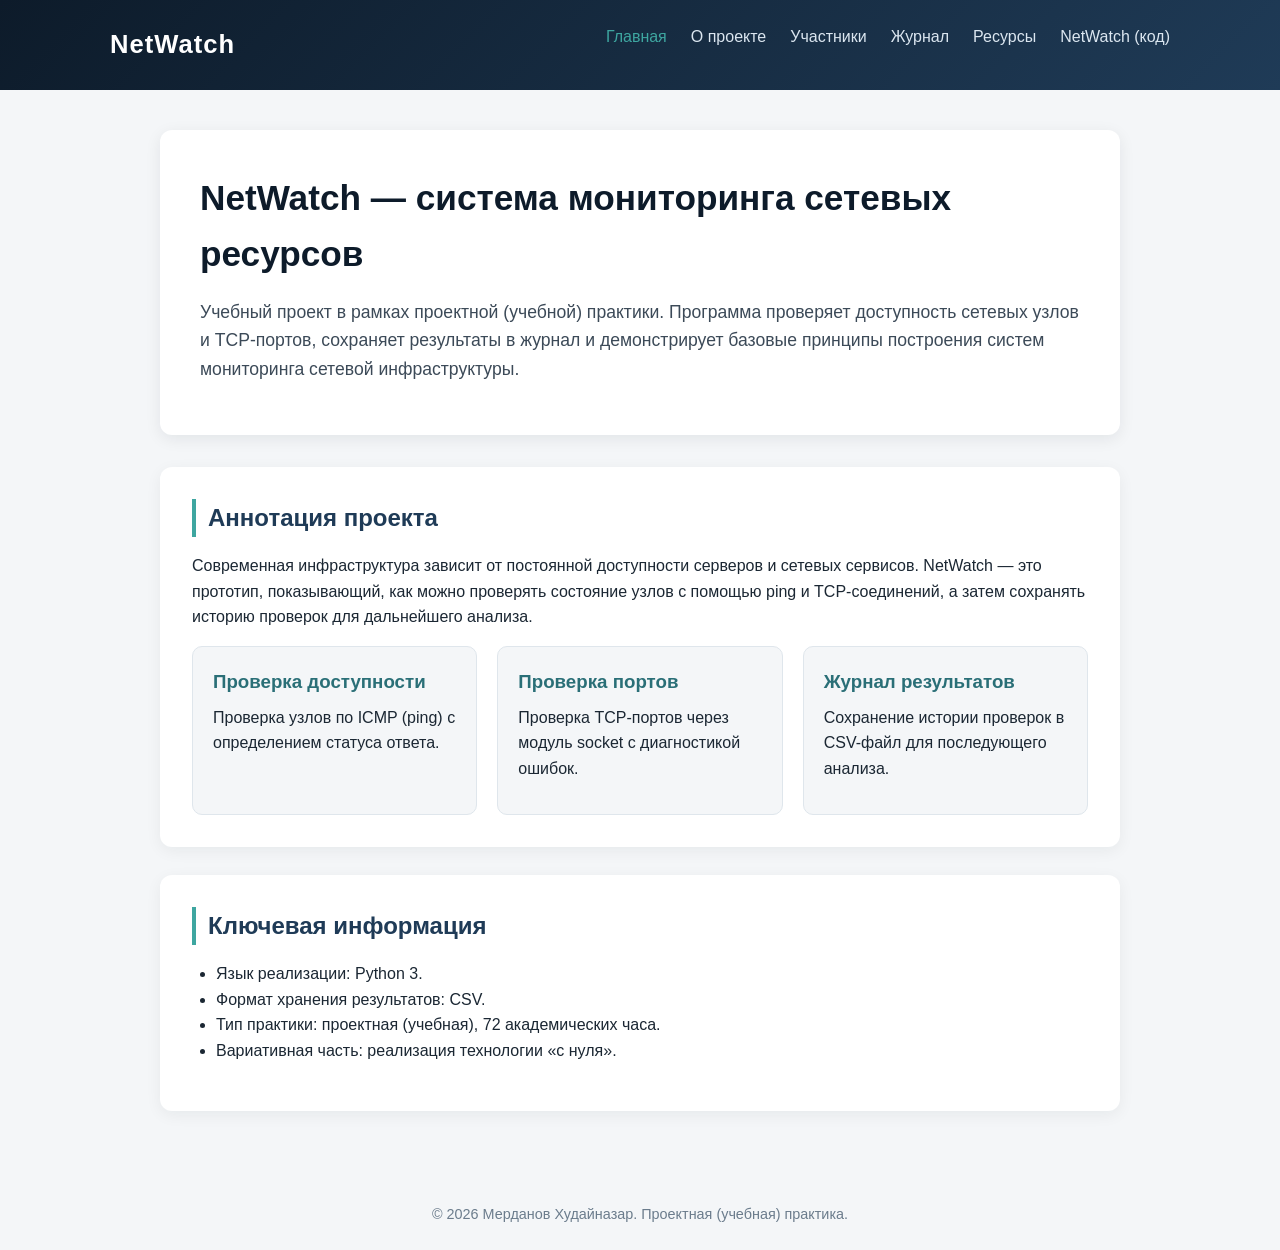
==== site/index.html @ eb733b95 "Начальная структура проекта NetWatch: документация, сайт, код, отчёты" ====
<!DOCTYPE html>
<html lang="ru">
<head>
<meta charset="UTF-8">
<meta name="viewport" content="width=device-width, initial-scale=1.0">
<title>Главная — NetWatch</title>
<link rel="stylesheet" href="style.css">
</head>
<body>
<header>
<div class="header-inner">
<div class="logo">NetWatch</div>
<nav><ul><li><a href="index.html" class="active">Главная</a></li><li><a href="about.html">О проекте</a></li><li><a href="members.html">Участники</a></li><li><a href="journal.html">Журнал</a></li><li><a href="resources.html">Ресурсы</a></li><li><a href="netwatch.html">NetWatch (код)</a></li></ul></nav>
</div>
</header>
<main>
<section class="hero">
<h1>NetWatch — система мониторинга сетевых ресурсов</h1>
<p>Учебный проект в рамках проектной (учебной) практики. Программа проверяет доступность сетевых узлов и TCP-портов, сохраняет результаты в журнал и демонстрирует базовые принципы построения систем мониторинга сетевой инфраструктуры.</p>
</section>

<section>
<h2>Аннотация проекта</h2>
<p>Современная инфраструктура зависит от постоянной доступности серверов и сетевых сервисов. NetWatch — это прототип, показывающий, как можно проверять состояние узлов с помощью ping и TCP-соединений, а затем сохранять историю проверок для дальнейшего анализа.</p>

<div class="card-grid">
<div class="card">
<h3>Проверка доступности</h3>
<p>Проверка узлов по ICMP (ping) с определением статуса ответа.</p>
</div>
<div class="card">
<h3>Проверка портов</h3>
<p>Проверка TCP-портов через модуль socket с диагностикой ошибок.</p>
</div>
<div class="card">
<h3>Журнал результатов</h3>
<p>Сохранение истории проверок в CSV-файл для последующего анализа.</p>
</div>
</div>
</section>

<section>
<h2>Ключевая информация</h2>
<ul>
<li>Язык реализации: Python 3.</li>
<li>Формат хранения результатов: CSV.</li>
<li>Тип практики: проектная (учебная), 72 академических часа.</li>
<li>Вариативная часть: реализация технологии «с нуля».</li>
</ul>
</section>

</main>
<footer>
&copy; 2026 Мерданов Худайназар. Проектная (учебная) практика.
</footer>
</body>
</html>
---- site/style.css ----
/* Общие стили сайта проекта NetWatch */
* {
    box-sizing: border-box;
    margin: 0;
    padding: 0;
}

body {
    font-family: 'Segoe UI', Roboto, Arial, sans-serif;
    background-color: #f4f6f8;
    color: #1b2733;
    line-height: 1.6;
}

header {
    background: linear-gradient(135deg, #0d1b2a, #1f3b57);
    color: #ffffff;
    padding: 24px 0;
}

.header-inner {
    max-width: 1100px;
    margin: 0 auto;
    padding: 0 20px;
    display: flex;
    justify-content: space-between;
    align-items: center;
    flex-wrap: wrap;
}

.logo {
    font-size: 1.6rem;
    font-weight: 700;
    letter-spacing: 1px;
}

nav ul {
    list-style: none;
    display: flex;
    gap: 24px;
    flex-wrap: wrap;
}

nav a {
    color: #dbe6f0;
    text-decoration: none;
    font-weight: 500;
    transition: color 0.2s ease;
}

nav a:hover,
nav a.active {
    color: #3ea6a0;
}

main {
    max-width: 1000px;
    margin: 0 auto;
    padding: 40px 20px;
}

.hero {
    background: #ffffff;
    border-radius: 12px;
    padding: 40px;
    box-shadow: 0 4px 16px rgba(13, 27, 42, 0.08);
    margin-bottom: 32px;
}

.hero h1 {
    font-size: 2.2rem;
    color: #0d1b2a;
    margin-bottom: 16px;
}

.hero p {
    font-size: 1.1rem;
    color: #3c4a58;
}

section {
    background: #ffffff;
    border-radius: 12px;
    padding: 32px;
    margin-bottom: 28px;
    box-shadow: 0 4px 16px rgba(13, 27, 42, 0.06);
}

h2 {
    color: #1f3b57;
    margin-bottom: 16px;
    border-left: 4px solid #3ea6a0;
    padding-left: 12px;
}

h3 {
    color: #2a6f77;
    margin: 16px 0 8px;
}

ul, ol {
    margin-left: 24px;
    margin-bottom: 16px;
}

p {
    margin-bottom: 12px;
}

a {
    color: #2a6f77;
}

.card-grid {
    display: grid;
    grid-template-columns: repeat(auto-fit, minmax(220px, 1fr));
    gap: 20px;
    margin-top: 16px;
}

.card {
    background: #f4f6f8;
    border-radius: 10px;
    padding: 20px;
    border: 1px solid #dfe6ec;
}

.card h3 {
    margin-top: 0;
}

table {
    width: 100%;
    border-collapse: collapse;
    margin: 16px 0;
}

th, td {
    text-align: left;
    padding: 10px 12px;
    border-bottom: 1px solid #dfe6ec;
}

th {
    background-color: #1f3b57;
    color: #ffffff;
}

.journal-entry {
    border-left: 3px solid #3ea6a0;
    padding-left: 16px;
    margin-bottom: 24px;
}

.journal-entry .date {
    font-weight: 700;
    color: #1f3b57;
    display: block;
    margin-bottom: 6px;
}

.architecture-image {
    max-width: 100%;
    border-radius: 10px;
    margin: 20px 0;
    box-shadow: 0 4px 16px rgba(13, 27, 42, 0.1);
}

footer {
    text-align: center;
    padding: 24px;
    color: #6b7c8c;
    font-size: 0.9rem;
}

code {
    background: #eef1f4;
    padding: 2px 6px;
    border-radius: 4px;
    font-family: 'Consolas', monospace;
    color: #1f3b57;
}

pre {
    background: #0d1b2a;
    color: #e8f0f6;
    padding: 16px;
    border-radius: 8px;
    overflow-x: auto;
    margin-bottom: 16px;
}

pre code {
    background: none;
    color: inherit;
    padding: 0;
}
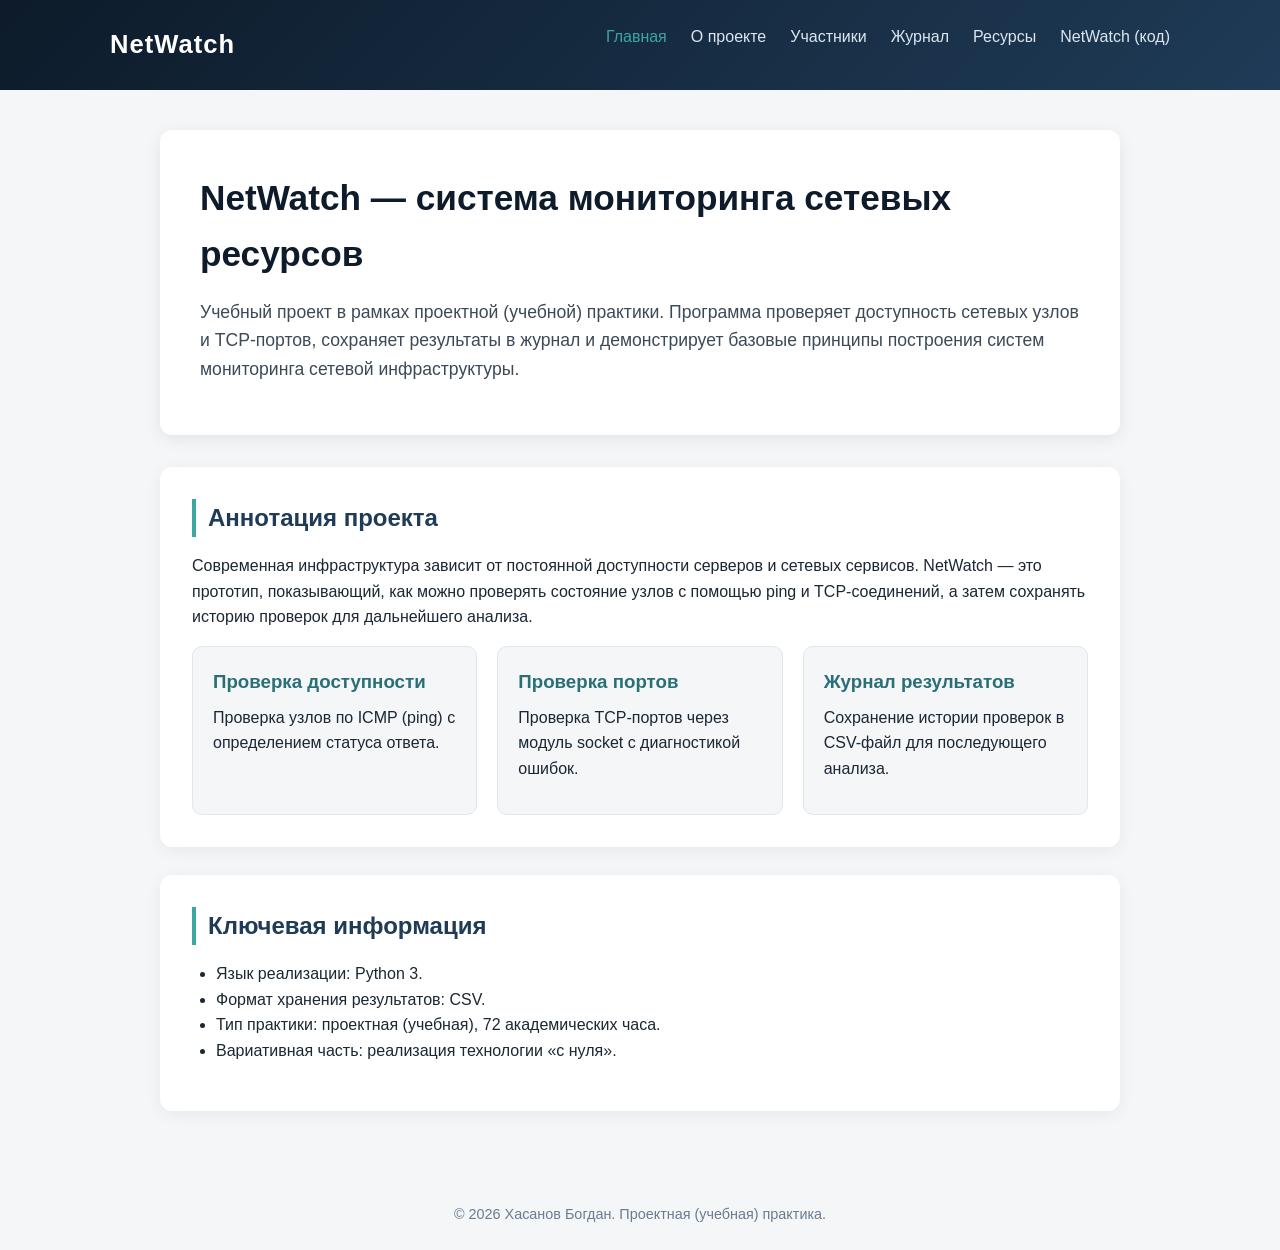
==== commit e0e0538c: "finaledition" ====
--- a/site/index.html
+++ b/site/index.html
@@ -51,7 +51,7 @@
 
 </main>
 <footer>
-&copy; 2026 Мерданов Худайназар. Проектная (учебная) практика.
+&copy; 2026 Хасанов Богдан. Проектная (учебная) практика.
 </footer>
 </body>
 </html>
